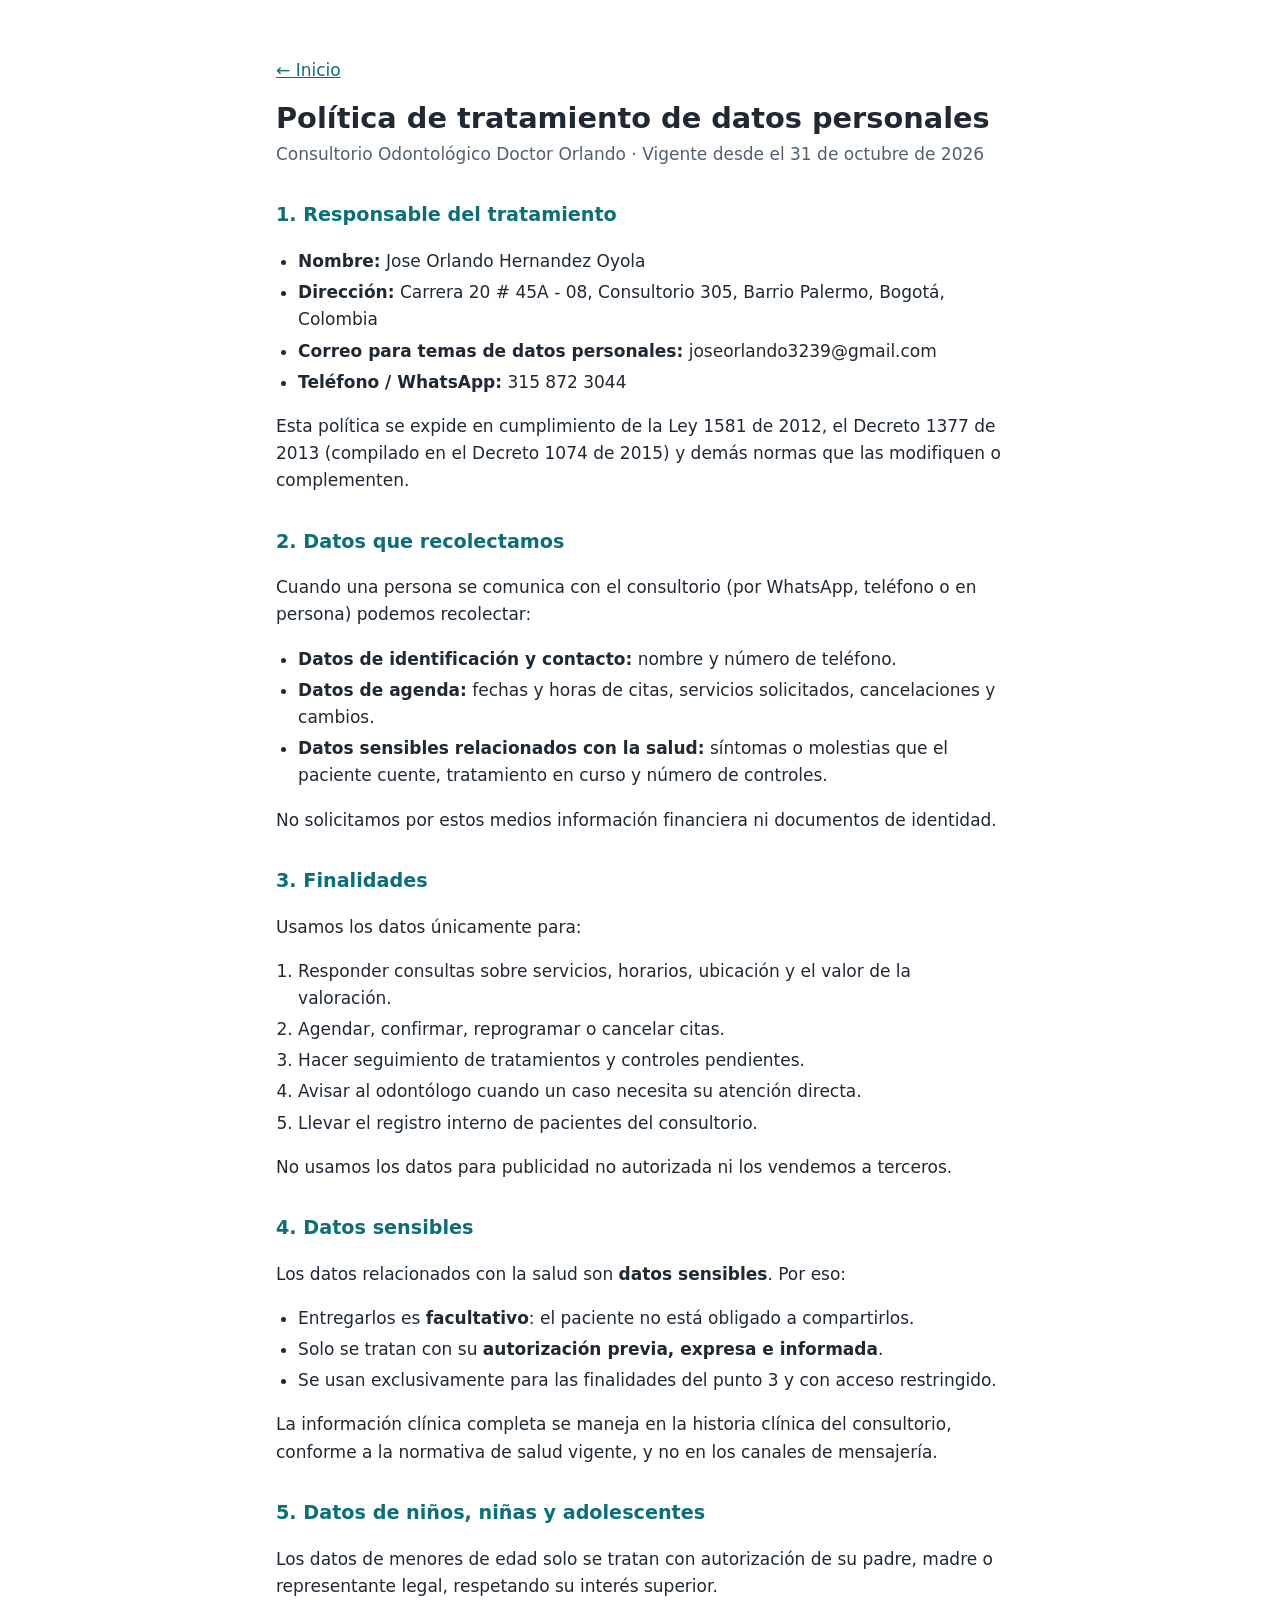
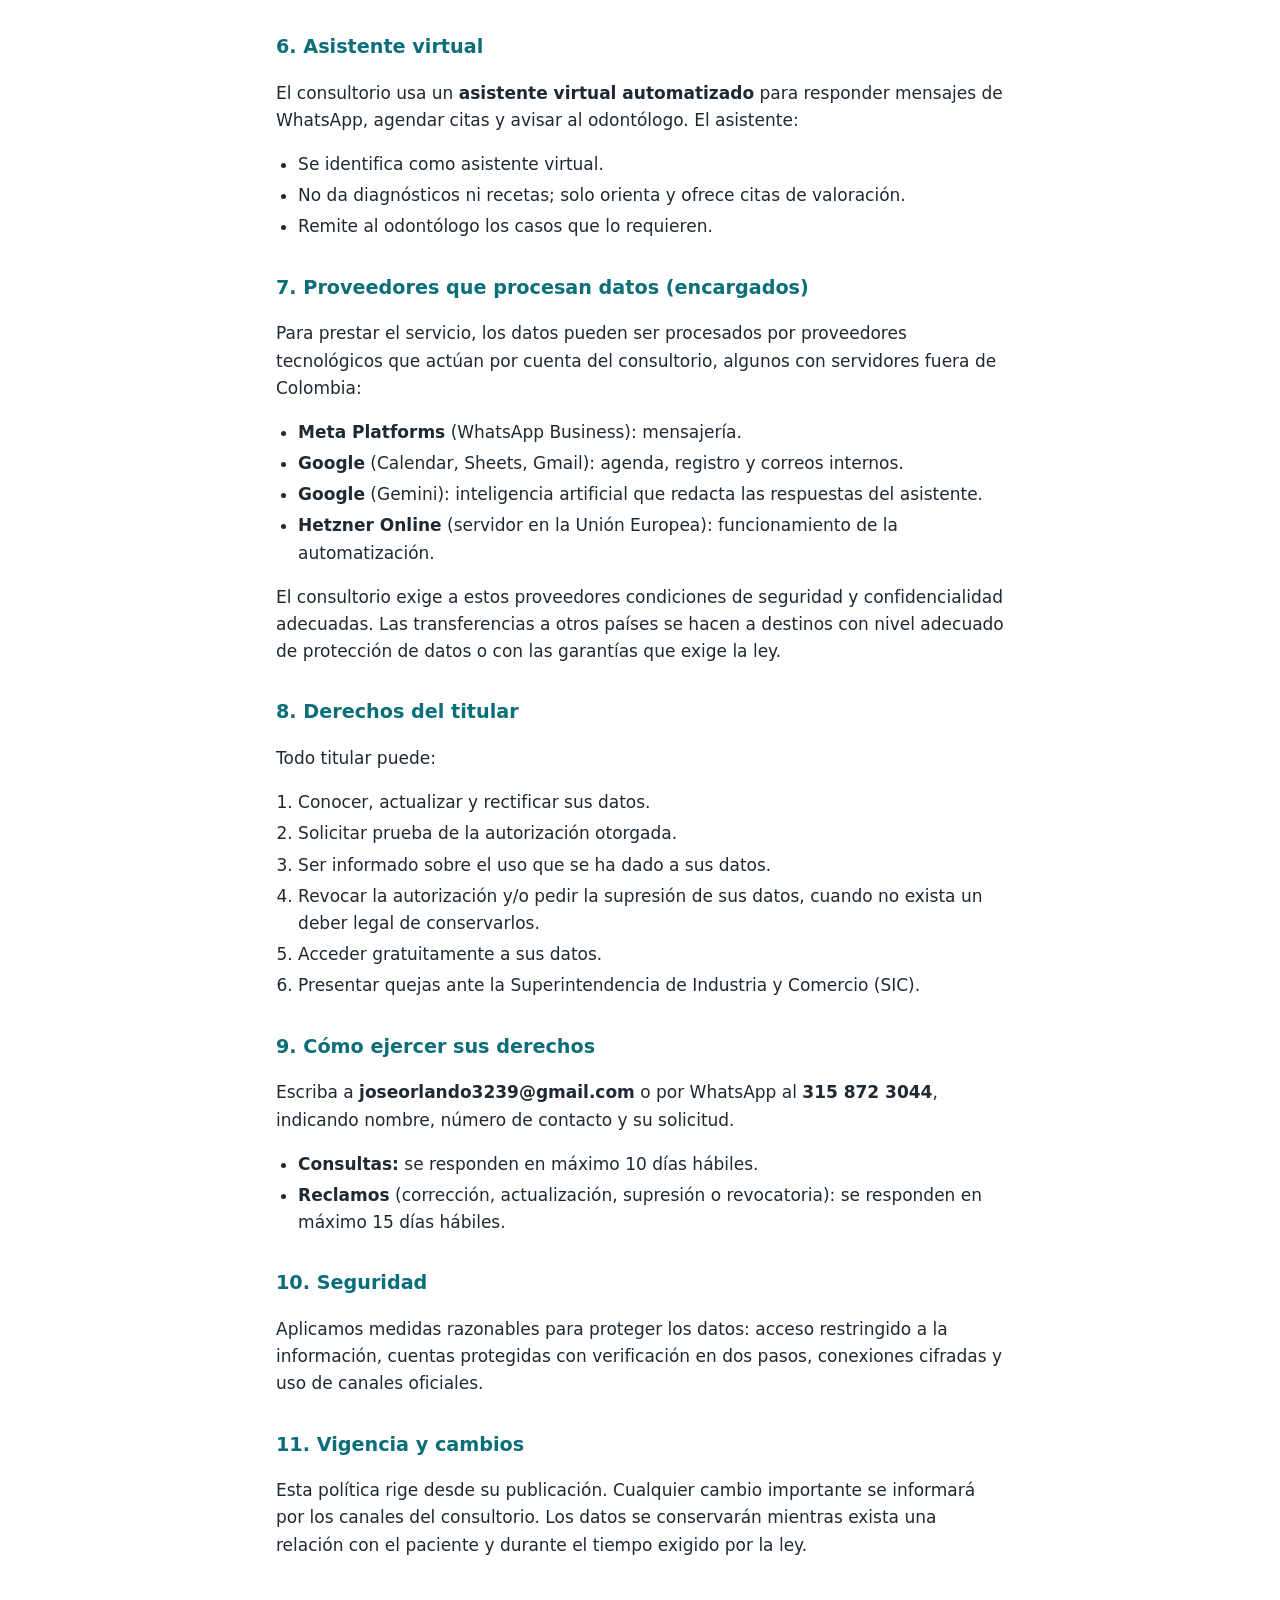
==== privacidad.html @ 67adb187 "Add files via upload" ====
<!doctype html>
<html lang="es">
<head>
<meta charset="utf-8">
<meta name="viewport" content="width=device-width, initial-scale=1">
<title>Política de Datos Personales</title>
<link rel="stylesheet" href="estilo.css">
</head>
<body>
<main>
  <p><a href="index.html">← Inicio</a></p>
  <h1>Política de tratamiento de datos personales</h1>
  <p class="sub">Consultorio Odontológico Doctor Orlando · Vigente desde el 31 de octubre de 2026</p>

  <h2>1. Responsable del tratamiento</h2>
  <ul>
    <li><strong>Nombre:</strong> Jose Orlando Hernandez Oyola</li>
    <li><strong>Dirección:</strong> Carrera 20 # 45A - 08, Consultorio 305, Barrio Palermo, Bogotá, Colombia</li>
    <li><strong>Correo para temas de datos personales:</strong> joseorlando3239@gmail.com</li>
    <li><strong>Teléfono / WhatsApp:</strong> 315 872 3044</li>
  </ul>
  <p>Esta política se expide en cumplimiento de la Ley 1581 de 2012, el Decreto 1377 de 2013 (compilado en el Decreto 1074 de 2015) y demás normas que las modifiquen o complementen.</p>

  <h2>2. Datos que recolectamos</h2>
  <p>Cuando una persona se comunica con el consultorio (por WhatsApp, teléfono o en persona) podemos recolectar:</p>
  <ul>
    <li><strong>Datos de identificación y contacto:</strong> nombre y número de teléfono.</li>
    <li><strong>Datos de agenda:</strong> fechas y horas de citas, servicios solicitados, cancelaciones y cambios.</li>
    <li><strong>Datos sensibles relacionados con la salud:</strong> síntomas o molestias que el paciente cuente, tratamiento en curso y número de controles.</li>
  </ul>
  <p>No solicitamos por estos medios información financiera ni documentos de identidad.</p>

  <h2>3. Finalidades</h2>
  <p>Usamos los datos únicamente para:</p>
  <ol>
    <li>Responder consultas sobre servicios, horarios, ubicación y el valor de la valoración.</li>
    <li>Agendar, confirmar, reprogramar o cancelar citas.</li>
    <li>Hacer seguimiento de tratamientos y controles pendientes.</li>
    <li>Avisar al odontólogo cuando un caso necesita su atención directa.</li>
    <li>Llevar el registro interno de pacientes del consultorio.</li>
  </ol>
  <p>No usamos los datos para publicidad no autorizada ni los vendemos a terceros.</p>

  <h2>4. Datos sensibles</h2>
  <p>Los datos relacionados con la salud son <strong>datos sensibles</strong>. Por eso:</p>
  <ul>
    <li>Entregarlos es <strong>facultativo</strong>: el paciente no está obligado a compartirlos.</li>
    <li>Solo se tratan con su <strong>autorización previa, expresa e informada</strong>.</li>
    <li>Se usan exclusivamente para las finalidades del punto 3 y con acceso restringido.</li>
  </ul>
  <p>La información clínica completa se maneja en la historia clínica del consultorio, conforme a la normativa de salud vigente, y no en los canales de mensajería.</p>

  <h2>5. Datos de niños, niñas y adolescentes</h2>
  <p>Los datos de menores de edad solo se tratan con autorización de su padre, madre o representante legal, respetando su interés superior.</p>

  <h2>6. Asistente virtual</h2>
  <p>El consultorio usa un <strong>asistente virtual automatizado</strong> para responder mensajes de WhatsApp, agendar citas y avisar al odontólogo. El asistente:</p>
  <ul>
    <li>Se identifica como asistente virtual.</li>
    <li>No da diagnósticos ni recetas; solo orienta y ofrece citas de valoración.</li>
    <li>Remite al odontólogo los casos que lo requieren.</li>
  </ul>

  <h2>7. Proveedores que procesan datos (encargados)</h2>
  <p>Para prestar el servicio, los datos pueden ser procesados por proveedores tecnológicos que actúan por cuenta del consultorio, algunos con servidores fuera de Colombia:</p>
  <ul>
    <li><strong>Meta Platforms</strong> (WhatsApp Business): mensajería.</li>
    <li><strong>Google</strong> (Calendar, Sheets, Gmail): agenda, registro y correos internos.</li>
    <li><strong>Google</strong> (Gemini): inteligencia artificial que redacta las respuestas del asistente.</li>
    <li><strong>Hetzner Online</strong> (servidor en la Unión Europea): funcionamiento de la automatización.</li>
  </ul>
  <p>El consultorio exige a estos proveedores condiciones de seguridad y confidencialidad adecuadas. Las transferencias a otros países se hacen a destinos con nivel adecuado de protección de datos o con las garantías que exige la ley.</p>

  <h2>8. Derechos del titular</h2>
  <p>Todo titular puede:</p>
  <ol>
    <li>Conocer, actualizar y rectificar sus datos.</li>
    <li>Solicitar prueba de la autorización otorgada.</li>
    <li>Ser informado sobre el uso que se ha dado a sus datos.</li>
    <li>Revocar la autorización y/o pedir la supresión de sus datos, cuando no exista un deber legal de conservarlos.</li>
    <li>Acceder gratuitamente a sus datos.</li>
    <li>Presentar quejas ante la Superintendencia de Industria y Comercio (SIC).</li>
  </ol>

  <h2>9. Cómo ejercer sus derechos</h2>
  <p>Escriba a <strong>joseorlando3239@gmail.com</strong> o por WhatsApp al <strong>315 872 3044</strong>, indicando nombre, número de contacto y su solicitud.</p>
  <ul>
    <li><strong>Consultas:</strong> se responden en máximo 10 días hábiles.</li>
    <li><strong>Reclamos</strong> (corrección, actualización, supresión o revocatoria): se responden en máximo 15 días hábiles.</li>
  </ul>

  <h2>10. Seguridad</h2>
  <p>Aplicamos medidas razonables para proteger los datos: acceso restringido a la información, cuentas protegidas con verificación en dos pasos, conexiones cifradas y uso de canales oficiales.</p>

  <h2>11. Vigencia y cambios</h2>
  <p>Esta política rige desde su publicación. Cualquier cambio importante se informará por los canales del consultorio. Los datos se conservarán mientras exista una relación con el paciente y durante el tiempo exigido por la ley.</p>
</main>
</body>
</html>
---- estilo.css ----
:root { --texto: #1f2933; --suave: #52606d; --acento: #0b6e79; --fondo: #ffffff; }
@media (prefers-color-scheme: dark) {
  :root { --texto: #e4e7eb; --suave: #9aa5b1; --acento: #5fc6d1; --fondo: #1a1f24; }
}
* { box-sizing: border-box; }
body { margin: 0; background: var(--fondo); color: var(--texto); font: 17px/1.6 system-ui, -apple-system, "Segoe UI", sans-serif; }
main { max-width: 760px; margin: 0 auto; padding: 40px 16px 64px; }
h1 { font-size: 1.8rem; line-height: 1.25; margin: 0 0 4px; }
h2 { font-size: 1.2rem; margin: 32px 0 8px; color: var(--acento); }
.sub { color: var(--suave); margin: 0 0 24px; }
a { color: var(--acento); }
ul, ol { padding-left: 1.3em; }
li { margin: 4px 0; }
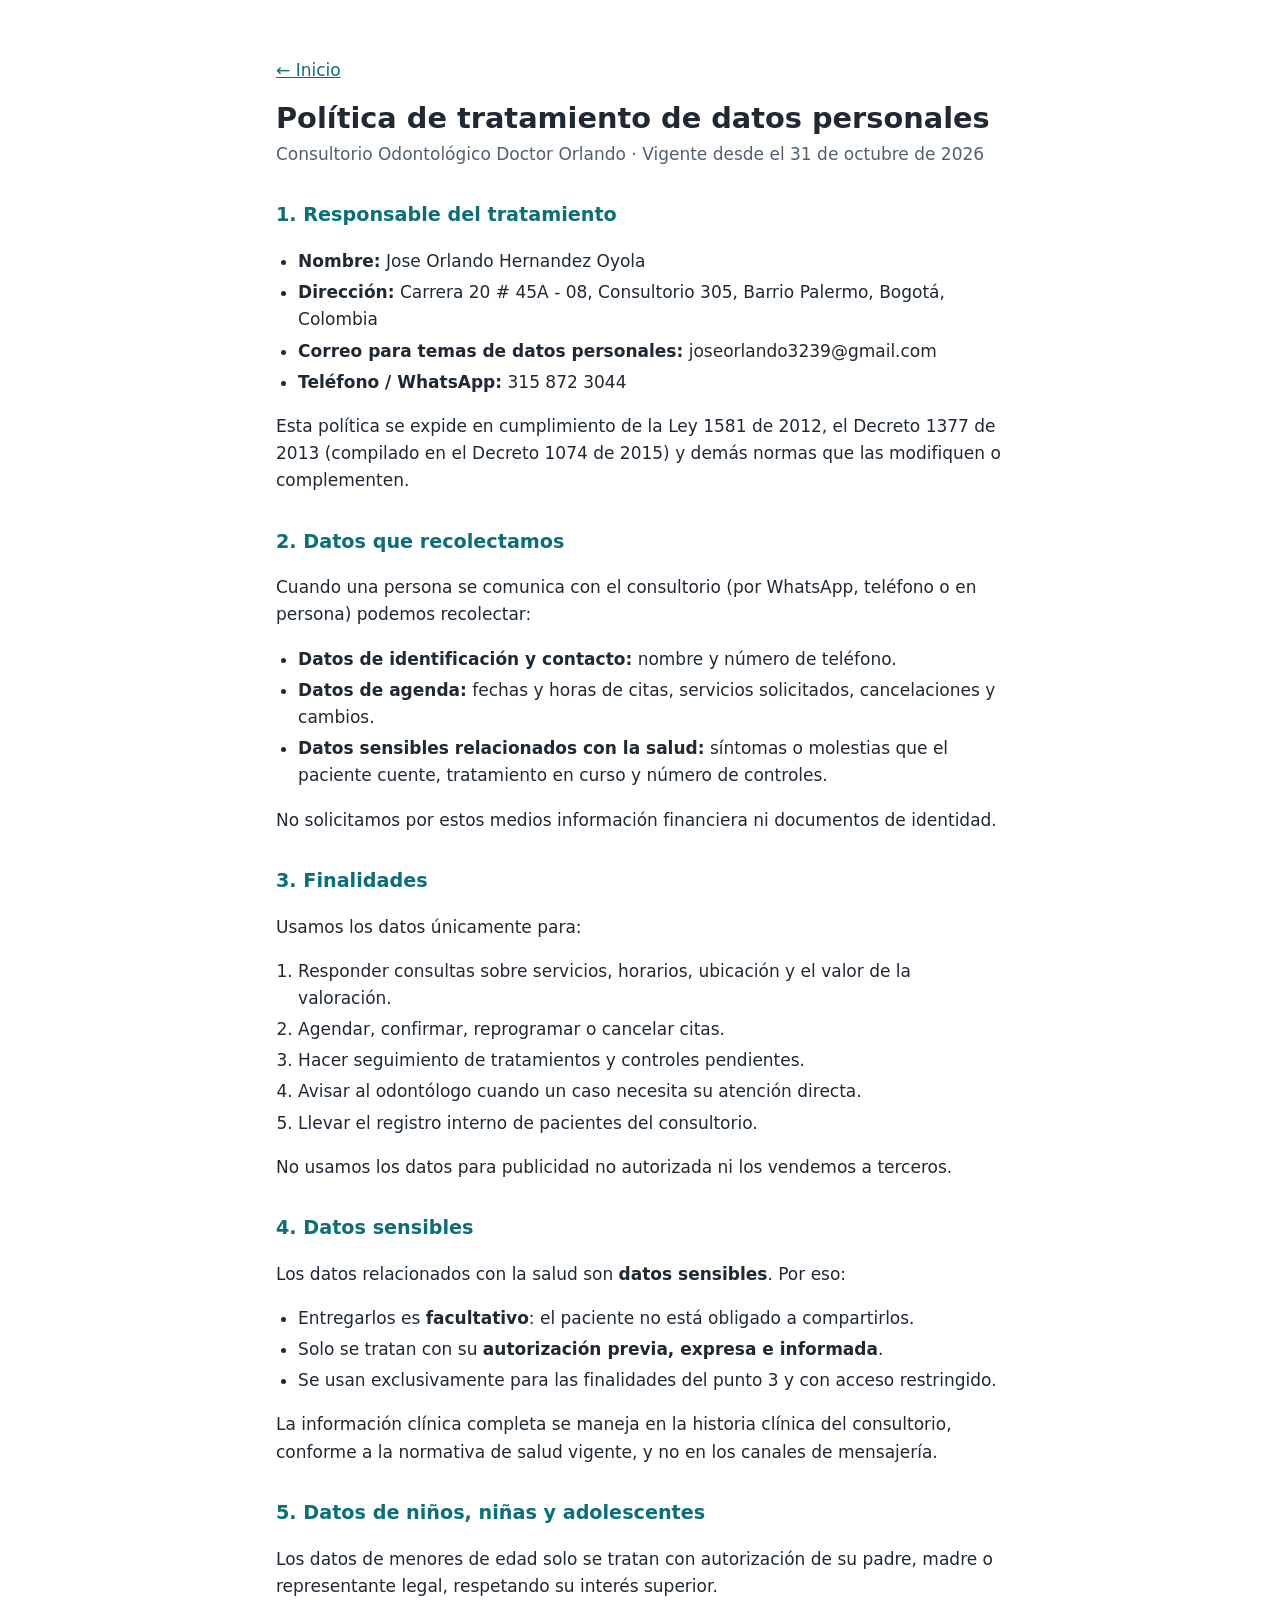
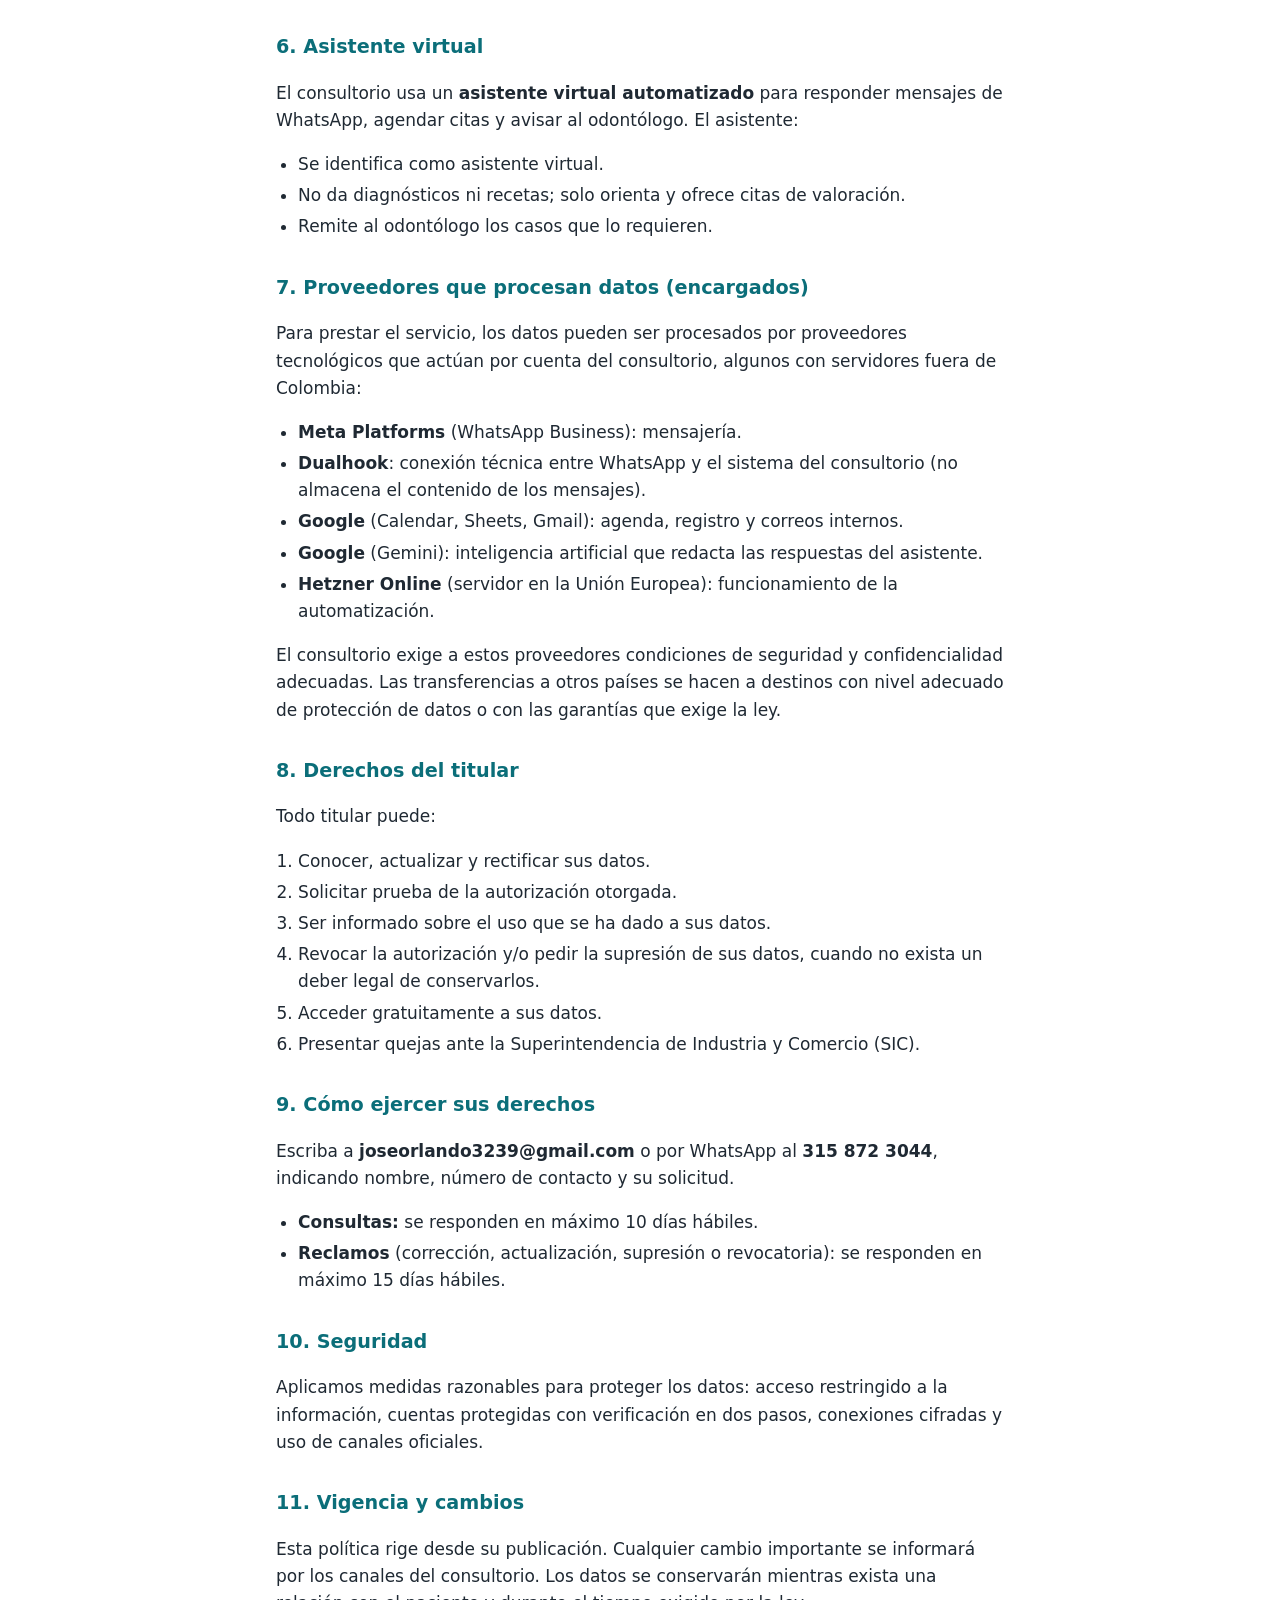
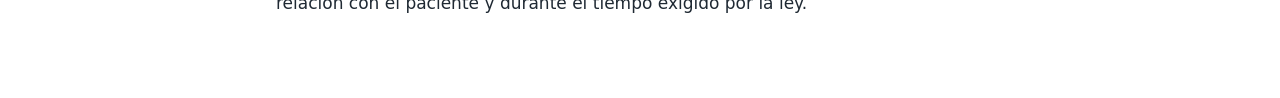
==== commit 27317750: "Add files via upload" ====
--- a/privacidad.html
+++ b/privacidad.html
@@ -65,6 +65,7 @@
   <p>Para prestar el servicio, los datos pueden ser procesados por proveedores tecnológicos que actúan por cuenta del consultorio, algunos con servidores fuera de Colombia:</p>
   <ul>
     <li><strong>Meta Platforms</strong> (WhatsApp Business): mensajería.</li>
+    <li><strong>Dualhook</strong>: conexión técnica entre WhatsApp y el sistema del consultorio (no almacena el contenido de los mensajes).</li>
     <li><strong>Google</strong> (Calendar, Sheets, Gmail): agenda, registro y correos internos.</li>
     <li><strong>Google</strong> (Gemini): inteligencia artificial que redacta las respuestas del asistente.</li>
     <li><strong>Hetzner Online</strong> (servidor en la Unión Europea): funcionamiento de la automatización.</li>
